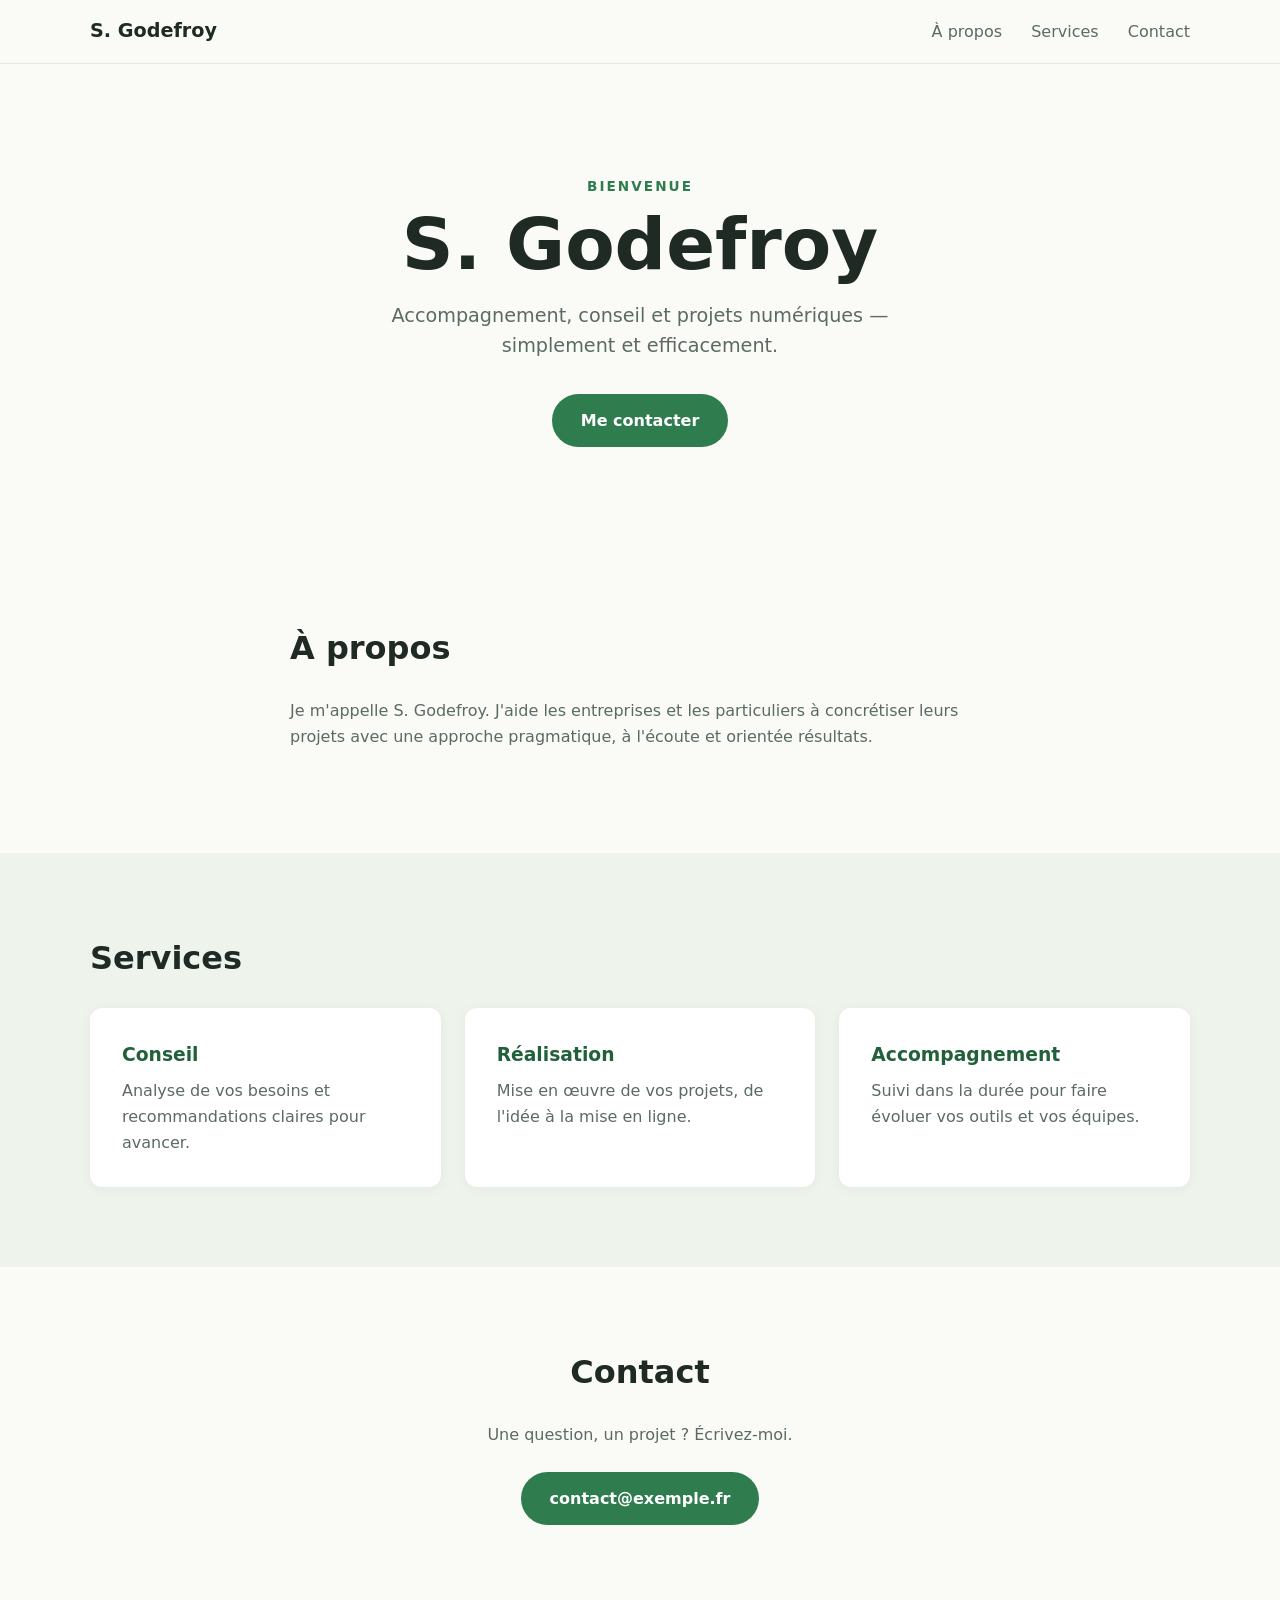
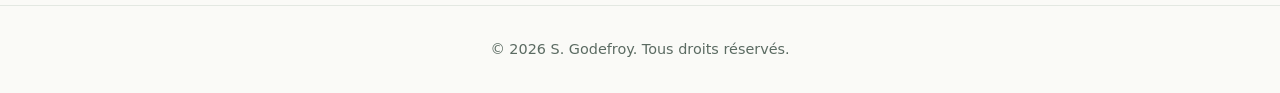
==== index.html @ 2aa83263 "Ajout du site vitrine de base Co-Authored-By: Claude Opus 5.5 <noreply@anthropic.com> Claude-Session" ====
<!DOCTYPE html>
<html lang="fr">
<head>
  <meta charset="UTF-8">
  <meta name="viewport" content="width=device-width, initial-scale=1.0">
  <title>S. Godefroy — Site vitrine</title>
  <meta name="description" content="Site vitrine de S. Godefroy : présentation, services et contact.">
  <link rel="stylesheet" href="style.css">
</head>
<body>
  <header class="site-header">
    <div class="container nav">
      <a href="#" class="logo">S. Godefroy</a>
      <nav>
        <a href="#apropos">À propos</a>
        <a href="#services">Services</a>
        <a href="#contact">Contact</a>
      </nav>
    </div>
  </header>

  <main>
    <section class="hero">
      <div class="container">
        <p class="eyebrow">Bienvenue</p>
        <h1>S. Godefroy</h1>
        <p class="lead">Accompagnement, conseil et projets numériques — simplement et efficacement.</p>
        <a href="#contact" class="btn">Me contacter</a>
      </div>
    </section>

    <section id="apropos" class="section">
      <div class="container narrow">
        <h2>À propos</h2>
        <p>Je m'appelle S. Godefroy. J'aide les entreprises et les particuliers à concrétiser leurs projets avec une approche pragmatique, à l'écoute et orientée résultats.</p>
      </div>
    </section>

    <section id="services" class="section alt">
      <div class="container">
        <h2>Services</h2>
        <div class="cards">
          <article class="card">
            <h3>Conseil</h3>
            <p>Analyse de vos besoins et recommandations claires pour avancer.</p>
          </article>
          <article class="card">
            <h3>Réalisation</h3>
            <p>Mise en œuvre de vos projets, de l'idée à la mise en ligne.</p>
          </article>
          <article class="card">
            <h3>Accompagnement</h3>
            <p>Suivi dans la durée pour faire évoluer vos outils et vos équipes.</p>
          </article>
        </div>
      </div>
    </section>

    <section id="contact" class="section">
      <div class="container narrow">
        <h2>Contact</h2>
        <p>Une question, un projet ? Écrivez-moi.</p>
        <a href="mailto:contact@exemple.fr" class="btn">contact@exemple.fr</a>
      </div>
    </section>
  </main>

  <footer class="site-footer">
    <div class="container">
      <p>© <span id="year"></span> S. Godefroy. Tous droits réservés.</p>
    </div>
  </footer>

  <script>document.getElementById('year').textContent = new Date().getFullYear();</script>
</body>
</html>
---- style.css ----
:root {
  --bg: #fafaf7;
  --bg-alt: #eef3ec;
  --text: #1f2a24;
  --muted: #5b6b62;
  --accent: #2f7d4f;
  --accent-dark: #22603b;
  --radius: 12px;
}

* { box-sizing: border-box; margin: 0; padding: 0; }

html { scroll-behavior: smooth; }

body {
  font-family: system-ui, -apple-system, "Segoe UI", Roboto, sans-serif;
  background: var(--bg);
  color: var(--text);
  line-height: 1.6;
}

.container { width: min(1100px, 90%); margin: 0 auto; }
.narrow { max-width: 700px; }

/* Header */
.site-header {
  position: sticky; top: 0; z-index: 10;
  background: rgba(250, 250, 247, 0.9);
  backdrop-filter: blur(8px);
  border-bottom: 1px solid #e3e8e2;
}
.nav { display: flex; justify-content: space-between; align-items: center; padding: 1rem 0; }
.logo { font-weight: 700; font-size: 1.2rem; color: var(--text); text-decoration: none; }
nav a { margin-left: 1.5rem; color: var(--muted); text-decoration: none; font-weight: 500; }
nav a:hover { color: var(--accent); }

/* Hero */
.hero { padding: 7rem 0 6rem; text-align: center; }
.eyebrow { text-transform: uppercase; letter-spacing: .15em; color: var(--accent); font-weight: 600; font-size: .85rem; }
.hero h1 { font-size: clamp(2.5rem, 7vw, 4.5rem); margin: .5rem 0 1rem; line-height: 1.1; }
.lead { font-size: 1.2rem; color: var(--muted); max-width: 600px; margin: 0 auto 2rem; }

/* Buttons */
.btn {
  display: inline-block; padding: .85rem 1.8rem;
  background: var(--accent); color: #fff; text-decoration: none;
  border-radius: 999px; font-weight: 600; transition: background .2s;
}
.btn:hover { background: var(--accent-dark); }

/* Sections */
.section { padding: 5rem 0; }
.section.alt { background: var(--bg-alt); }
.section h2 { font-size: 2rem; margin-bottom: 1.5rem; }
.section p { color: var(--muted); margin-bottom: 1.5rem; }
#contact { text-align: center; }

/* Cards */
.cards { display: grid; grid-template-columns: repeat(auto-fit, minmax(240px, 1fr)); gap: 1.5rem; }
.card { background: #fff; padding: 2rem; border-radius: var(--radius); box-shadow: 0 2px 12px rgba(0,0,0,.05); }
.card h3 { margin-bottom: .5rem; color: var(--accent-dark); }
.card p { margin: 0; }

/* Footer */
.site-footer { padding: 2rem 0; text-align: center; color: var(--muted); font-size: .9rem; border-top: 1px solid #e3e8e2; }

@media (max-width: 600px) {
  nav a { margin-left: 1rem; font-size: .9rem; }
  .hero { padding: 5rem 0 4rem; }
}
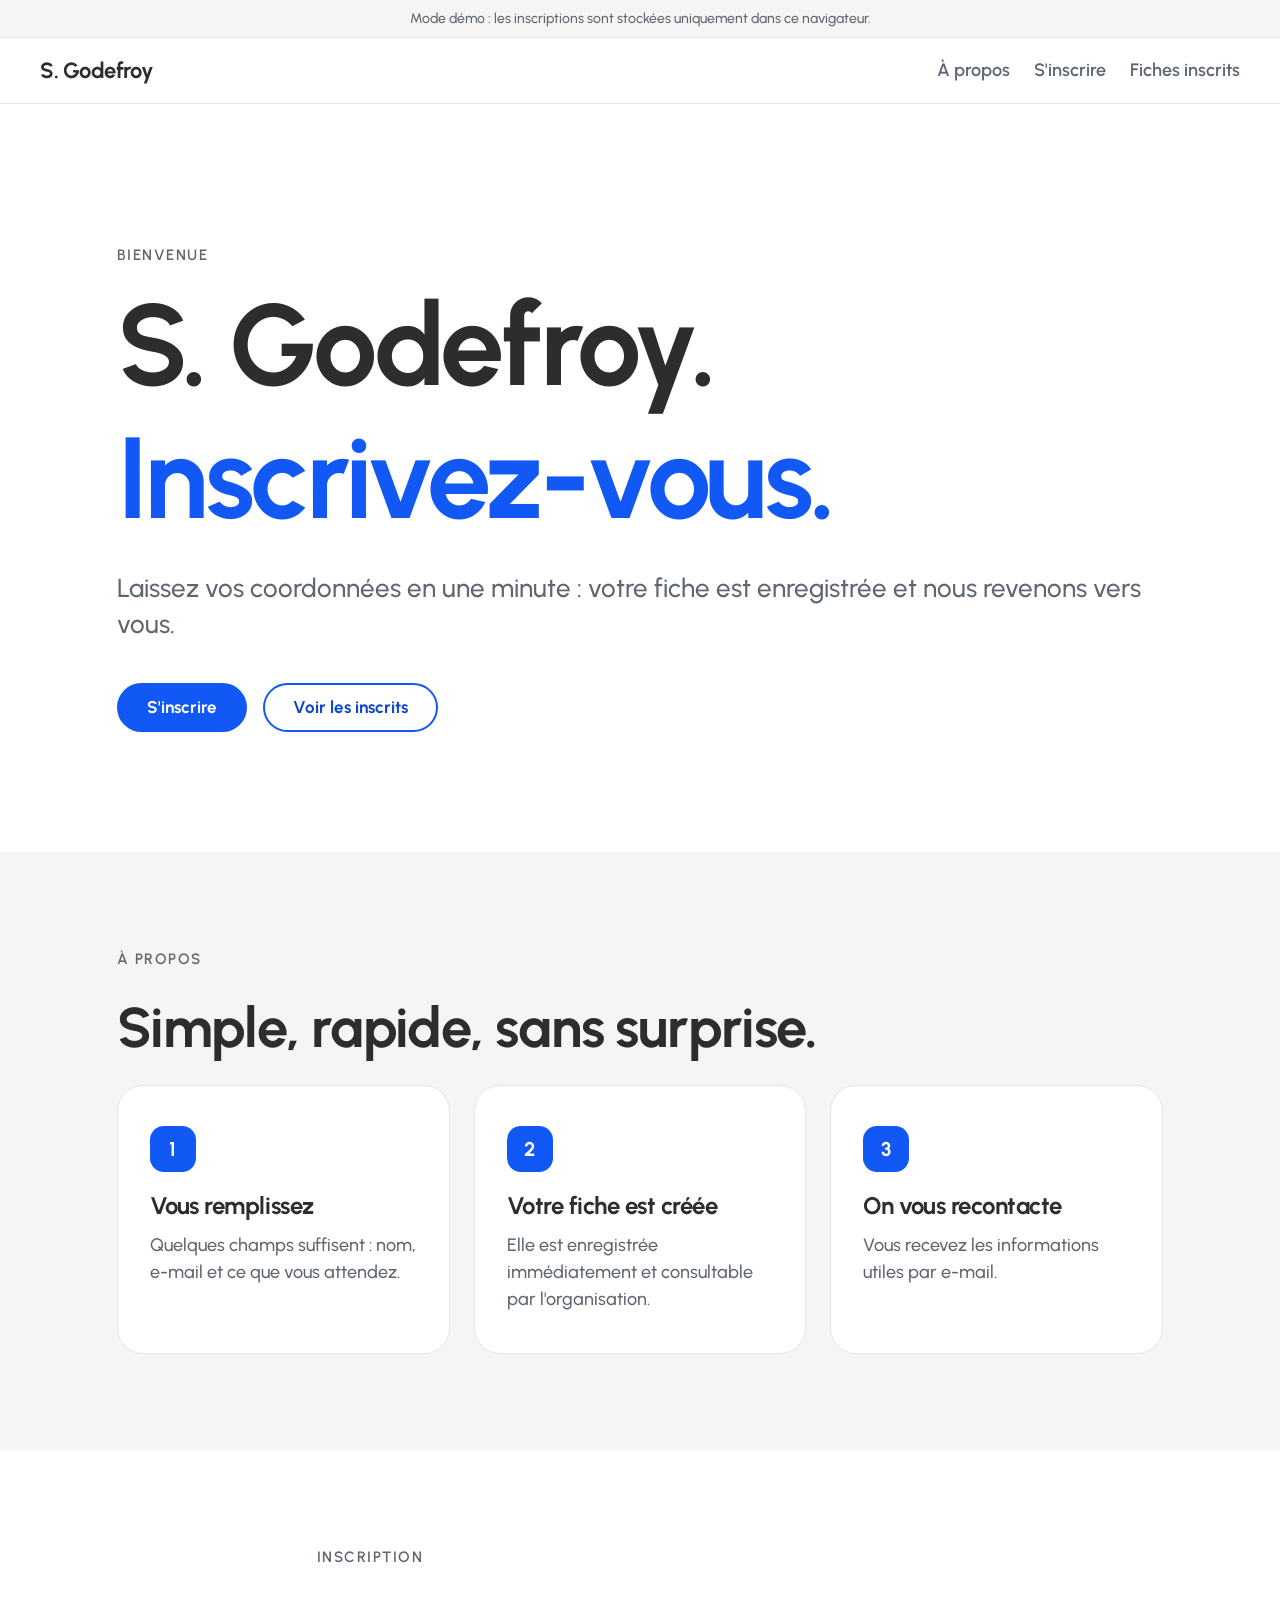
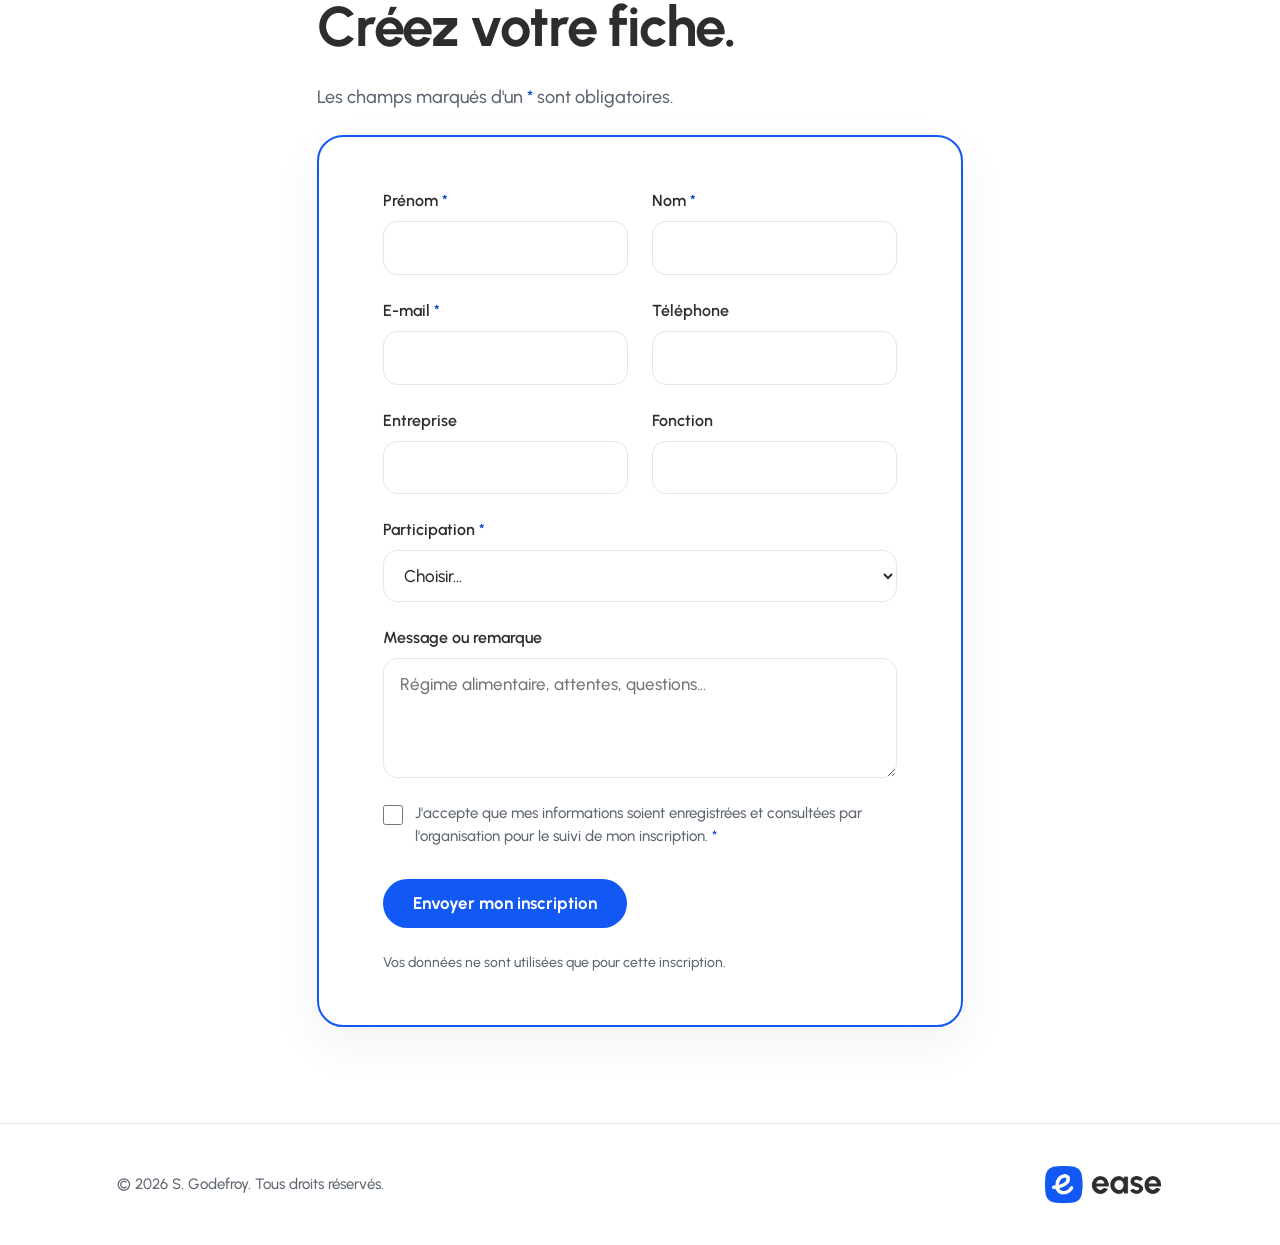
==== commit 8499030e: "Formulaire d'inscription, page des fiches et charte EASE Co-Authored-By: Claude Opus 5.5 <noreply@an" ====
--- a/index.html
+++ b/index.html
@@ -3,18 +3,22 @@
 <head>
   <meta charset="UTF-8">
   <meta name="viewport" content="width=device-width, initial-scale=1.0">
-  <title>S. Godefroy — Site vitrine</title>
-  <meta name="description" content="Site vitrine de S. Godefroy : présentation, services et contact.">
+  <title>S. Godefroy — Inscription</title>
+  <meta name="description" content="Site de S. Godefroy : présentation et formulaire d'inscription.">
+  <link rel="icon" type="image/png" href="assets/ease-symbole.png">
+  <link rel="preconnect" href="https://fonts.googleapis.com">
+  <link rel="preconnect" href="https://fonts.gstatic.com" crossorigin>
+  <link href="https://fonts.googleapis.com/css2?family=Urbanist:wght@500;600;700&display=swap" rel="stylesheet">
   <link rel="stylesheet" href="style.css">
 </head>
 <body>
   <header class="site-header">
     <div class="container nav">
-      <a href="#" class="logo">S. Godefroy</a>
-      <nav>
+      <a href="index.html" class="logo">S. Godefroy</a>
+      <nav class="nav-links">
         <a href="#apropos">À propos</a>
-        <a href="#services">Services</a>
-        <a href="#contact">Contact</a>
+        <a href="#inscription">S'inscrire</a>
+        <a href="fiches.html">Fiches inscrits</a>
       </nav>
     </div>
   </header>
@@ -22,55 +26,140 @@
   <main>
     <section class="hero">
       <div class="container">
-        <p class="eyebrow">Bienvenue</p>
-        <h1>S. Godefroy</h1>
-        <p class="lead">Accompagnement, conseil et projets numériques — simplement et efficacement.</p>
-        <a href="#contact" class="btn">Me contacter</a>
+        <p class="eyebrow reveal">Bienvenue</p>
+        <h1 class="reveal">S. Godefroy.<br><span class="accent">Inscrivez-vous.</span></h1>
+        <p class="lead reveal">Laissez vos coordonnées en une minute : votre fiche est enregistrée et nous revenons vers vous.</p>
+        <div class="actions reveal">
+          <a href="#inscription" class="btn btn-primary">S'inscrire</a>
+          <a href="fiches.html" class="btn btn-ghost">Voir les inscrits</a>
+        </div>
       </div>
     </section>
 
-    <section id="apropos" class="section">
-      <div class="container narrow">
-        <h2>À propos</h2>
-        <p>Je m'appelle S. Godefroy. J'aide les entreprises et les particuliers à concrétiser leurs projets avec une approche pragmatique, à l'écoute et orientée résultats.</p>
-      </div>
-    </section>
-
-    <section id="services" class="section alt">
+    <section id="apropos" class="section alt">
       <div class="container">
-        <h2>Services</h2>
+        <p class="eyebrow">À propos</p>
+        <h2 class="reveal">Simple, rapide, sans surprise.</h2>
         <div class="cards">
-          <article class="card">
-            <h3>Conseil</h3>
-            <p>Analyse de vos besoins et recommandations claires pour avancer.</p>
+          <article class="card reveal">
+            <span class="pastille">1</span>
+            <h3>Vous remplissez</h3>
+            <p>Quelques champs suffisent : nom, e-mail et ce que vous attendez.</p>
           </article>
-          <article class="card">
-            <h3>Réalisation</h3>
-            <p>Mise en œuvre de vos projets, de l'idée à la mise en ligne.</p>
+          <article class="card reveal">
+            <span class="pastille">2</span>
+            <h3>Votre fiche est créée</h3>
+            <p>Elle est enregistrée immédiatement et consultable par l'organisation.</p>
           </article>
-          <article class="card">
-            <h3>Accompagnement</h3>
-            <p>Suivi dans la durée pour faire évoluer vos outils et vos équipes.</p>
+          <article class="card reveal">
+            <span class="pastille">3</span>
+            <h3>On vous recontacte</h3>
+            <p>Vous recevez les informations utiles par e-mail.</p>
           </article>
         </div>
       </div>
     </section>
 
-    <section id="contact" class="section">
+    <section id="inscription" class="section">
       <div class="container narrow">
-        <h2>Contact</h2>
-        <p>Une question, un projet ? Écrivez-moi.</p>
-        <a href="mailto:contact@exemple.fr" class="btn">contact@exemple.fr</a>
+        <p class="eyebrow">Inscription</p>
+        <h2>Créez votre fiche.</h2>
+        <p>Les champs marqués d'un <span style="color:var(--color-primary-text)">*</span> sont obligatoires.</p>
+
+        <form id="form-inscription" class="form-card" novalidate>
+          <div class="form-grid">
+            <div class="field">
+              <label for="prenom">Prénom <span class="req">*</span></label>
+              <input id="prenom" name="prenom" required autocomplete="given-name" maxlength="80">
+            </div>
+            <div class="field">
+              <label for="nom">Nom <span class="req">*</span></label>
+              <input id="nom" name="nom" required autocomplete="family-name" maxlength="80">
+            </div>
+            <div class="field">
+              <label for="email">E-mail <span class="req">*</span></label>
+              <input id="email" name="email" type="email" required autocomplete="email" maxlength="160">
+            </div>
+            <div class="field">
+              <label for="telephone">Téléphone</label>
+              <input id="telephone" name="telephone" type="tel" autocomplete="tel" maxlength="30">
+            </div>
+            <div class="field">
+              <label for="entreprise">Entreprise</label>
+              <input id="entreprise" name="entreprise" autocomplete="organization" maxlength="120">
+            </div>
+            <div class="field">
+              <label for="fonction">Fonction</label>
+              <input id="fonction" name="fonction" autocomplete="organization-title" maxlength="120">
+            </div>
+            <div class="field full">
+              <label for="participation">Participation <span class="req">*</span></label>
+              <select id="participation" name="participation" required>
+                <option value="">Choisir…</option>
+                <option>Présent toute la journée</option>
+                <option>Présent le matin</option>
+                <option>Présent l'après-midi</option>
+                <option>Je souhaite être informé</option>
+              </select>
+            </div>
+            <div class="field full">
+              <label for="message">Message ou remarque</label>
+              <textarea id="message" name="message" maxlength="1000" placeholder="Régime alimentaire, attentes, questions…"></textarea>
+            </div>
+            <div class="field full checkbox">
+              <input id="consentement" name="consentement" type="checkbox" required>
+              <label for="consentement">J'accepte que mes informations soient enregistrées et consultées par l'organisation pour le suivi de mon inscription. <span class="req">*</span></label>
+            </div>
+          </div>
+
+          <div class="form-footer">
+            <button type="submit" class="btn btn-primary" id="submit-btn">Envoyer mon inscription</button>
+            <p class="form-note">Vos données ne sont utilisées que pour cette inscription.</p>
+          </div>
+          <div id="form-message" class="message" role="status" aria-live="polite"></div>
+        </form>
       </div>
     </section>
   </main>
 
   <footer class="site-footer">
-    <div class="container">
+    <div class="container footer-inner">
       <p>© <span id="year"></span> S. Godefroy. Tous droits réservés.</p>
+      <img src="assets/ease-signature.png" alt="ease" class="footer-logo">
     </div>
   </footer>
 
-  <script>document.getElementById('year').textContent = new Date().getFullYear();</script>
+  <script src="config.js"></script>
+  <script src="storage.js"></script>
+  <script>
+    const form = document.getElementById('form-inscription');
+    const msg = document.getElementById('form-message');
+    const btn = document.getElementById('submit-btn');
+
+    function show(type, text) { msg.className = 'message ' + type; msg.textContent = text; }
+
+    form.addEventListener('submit', async (e) => {
+      e.preventDefault();
+      if (!form.checkValidity()) {
+        form.reportValidity();
+        show('error', 'Merci de compléter les champs obligatoires.');
+        return;
+      }
+      const data = Object.fromEntries(new FormData(form).entries());
+      Object.keys(data).forEach(k => { if (typeof data[k] === 'string') data[k] = data[k].trim(); });
+      data.consentement = form.consentement.checked;
+
+      btn.disabled = true; btn.textContent = 'Envoi…';
+      try {
+        await Inscriptions.add(data);
+        form.reset();
+        show('ok', `Merci ${data.prenom}, votre inscription est enregistrée.`);
+      } catch (err) {
+        show('error', err.message || 'Une erreur est survenue, réessayez.');
+      } finally {
+        btn.disabled = false; btn.textContent = 'Envoyer mon inscription';
+      }
+    });
+  </script>
 </body>
 </html>
--- a/style.css
+++ b/style.css
@@ -1,70 +1,204 @@
+/* Charte EASE — Design System v1.0
+   Urbanist, une seule primaire (#1158F5), aucun dégradé, une seule ombre. */
 :root {
-  --bg: #fafaf7;
-  --bg-alt: #eef3ec;
-  --text: #1f2a24;
-  --muted: #5b6b62;
-  --accent: #2f7d4f;
-  --accent-dark: #22603b;
-  --radius: 12px;
+  --color-primary: #1158F5;
+  --color-primary-text: #0E48C9;
+  --color-primary-dark: #0B3CA6;
+  --color-ink: #2D2D2E;
+  --color-gray-text: #5E6670;
+  --color-gray-bg: #F5F5F5;
+  --color-border: #E2E7ED;
+  --color-alert: #E14B3A;
+  --color-white: #FFFFFF;
+
+  --font-family: 'Urbanist', -apple-system, BlinkMacSystemFont, sans-serif;
+  --radius-card: 26px;
+  --radius-block: 18px;
+  --radius-principle: 14px;
+  --radius-pill: 999px;
+  --shadow-card: 0 18px 50px rgba(31, 31, 31, 0.06);
+
+  --timing-entry: cubic-bezier(0.33, 1, 0.68, 1);
+  --timing-micro: cubic-bezier(0.4, 0, 0.2, 1);
 }
 
 * { box-sizing: border-box; margin: 0; padding: 0; }
-
 html { scroll-behavior: smooth; }
 
 body {
-  font-family: system-ui, -apple-system, "Segoe UI", Roboto, sans-serif;
-  background: var(--bg);
-  color: var(--text);
-  line-height: 1.6;
-}
-
-.container { width: min(1100px, 90%); margin: 0 auto; }
-.narrow { max-width: 700px; }
-
-/* Header */
+  font-family: var(--font-family);
+  font-weight: 500;
+  background: var(--color-white);
+  color: var(--color-ink);
+  line-height: 1.5;
+  font-size: 18px;
+}
+
+.container { width: 100%; max-width: 1200px; margin: 0 auto; padding: 0 clamp(16px, 6vw, 120px); }
+.narrow { max-width: 800px; }
+
+h1, h2, h3 { font-weight: 700; color: var(--color-ink); }
+p { max-width: 66ch; }
+
+/* Eyebrow + label : seules majuscules autorisées, toujours en gris */
+.eyebrow {
+  text-transform: uppercase; letter-spacing: 0.10em; font-weight: 600;
+  color: var(--color-gray-text); font-size: 15px; margin-bottom: 12px;
+}
+.label {
+  text-transform: uppercase; letter-spacing: 0.16em; font-weight: 700;
+  color: var(--color-gray-text); font-size: 13px;
+}
+
+/* En-tête */
 .site-header {
   position: sticky; top: 0; z-index: 10;
-  background: rgba(250, 250, 247, 0.9);
-  backdrop-filter: blur(8px);
-  border-bottom: 1px solid #e3e8e2;
-}
-.nav { display: flex; justify-content: space-between; align-items: center; padding: 1rem 0; }
-.logo { font-weight: 700; font-size: 1.2rem; color: var(--text); text-decoration: none; }
-nav a { margin-left: 1.5rem; color: var(--muted); text-decoration: none; font-weight: 500; }
-nav a:hover { color: var(--accent); }
+  background: var(--color-white);
+  border-bottom: 1px solid var(--color-border);
+}
+.nav { display: flex; justify-content: space-between; align-items: center; padding: 16px 0; gap: 16px; }
+.logo { font-weight: 700; font-size: 22px; letter-spacing: -0.02em; color: var(--color-ink); text-decoration: none; }
+.nav-links { display: flex; gap: 24px; align-items: center; flex-wrap: wrap; }
+.nav-links a { color: var(--color-gray-text); text-decoration: none; font-weight: 600; transition: color .2s var(--timing-micro); }
+.nav-links a:hover, .nav-links a[aria-current="page"] { color: var(--color-primary-text); }
 
 /* Hero */
-.hero { padding: 7rem 0 6rem; text-align: center; }
-.eyebrow { text-transform: uppercase; letter-spacing: .15em; color: var(--accent); font-weight: 600; font-size: .85rem; }
-.hero h1 { font-size: clamp(2.5rem, 7vw, 4.5rem); margin: .5rem 0 1rem; line-height: 1.1; }
-.lead { font-size: 1.2rem; color: var(--muted); max-width: 600px; margin: 0 auto 2rem; }
-
-/* Buttons */
+.hero { padding: clamp(64px, 12vw, 140px) 0 clamp(56px, 10vw, 120px); }
+.hero h1 {
+  font-size: clamp(44px, 9vw, 116px);
+  line-height: 1.16; letter-spacing: -0.03em; margin-bottom: 24px;
+}
+.hero h1 .accent { color: var(--color-primary); }
+.lead { font-size: clamp(20px, 2.4vw, 26px); color: var(--color-gray-text); margin-bottom: 40px; line-height: 1.4; }
+.actions { display: flex; gap: 16px; flex-wrap: wrap; }
+
+/* Boutons */
 .btn {
-  display: inline-block; padding: .85rem 1.8rem;
-  background: var(--accent); color: #fff; text-decoration: none;
-  border-radius: 999px; font-weight: 600; transition: background .2s;
-}
-.btn:hover { background: var(--accent-dark); }
+  display: inline-flex; align-items: center; justify-content: center;
+  padding: 14px 28px; border-radius: var(--radius-pill);
+  font: 700 17px/1 var(--font-family); text-decoration: none; cursor: pointer;
+  border: 2px solid transparent;
+  transition: background .2s var(--timing-micro), transform .2s var(--timing-micro);
+}
+.btn:hover { transform: translateY(-2px); }
+.btn-primary { background: var(--color-primary); color: var(--color-white); }
+.btn-primary:hover { background: var(--color-primary-dark); }
+.btn-secondary { background: var(--color-gray-bg); color: var(--color-ink); border-color: var(--color-border); }
+.btn-ghost { background: transparent; color: var(--color-primary-text); border-color: var(--color-primary); }
+.btn:disabled { opacity: .6; cursor: wait; transform: none; }
 
 /* Sections */
-.section { padding: 5rem 0; }
-.section.alt { background: var(--bg-alt); }
-.section h2 { font-size: 2rem; margin-bottom: 1.5rem; }
-.section p { color: var(--muted); margin-bottom: 1.5rem; }
-#contact { text-align: center; }
-
-/* Cards */
-.cards { display: grid; grid-template-columns: repeat(auto-fit, minmax(240px, 1fr)); gap: 1.5rem; }
-.card { background: #fff; padding: 2rem; border-radius: var(--radius); box-shadow: 0 2px 12px rgba(0,0,0,.05); }
-.card h3 { margin-bottom: .5rem; color: var(--accent-dark); }
+.section { padding: clamp(56px, 9vw, 96px) 0; scroll-margin-top: 72px; }
+.section.alt { background: var(--color-gray-bg); }
+.section h2 {
+  font-size: clamp(32px, 5vw, 56px); line-height: 1.2; letter-spacing: -0.02em; margin-bottom: 24px;
+}
+.section p { color: var(--color-gray-text); margin-bottom: 24px; }
+
+/* Cartes */
+.cards { display: grid; grid-template-columns: repeat(auto-fit, minmax(260px, 1fr)); gap: 24px; }
+.card {
+  background: var(--color-white); border: 1px solid var(--color-border);
+  border-radius: var(--radius-card); padding: 40px 32px;
+}
+.card h3 { font-size: 24px; letter-spacing: -0.02em; margin: 16px 0 8px; }
 .card p { margin: 0; }
-
-/* Footer */
-.site-footer { padding: 2rem 0; text-align: center; color: var(--muted); font-size: .9rem; border-top: 1px solid #e3e8e2; }
-
-@media (max-width: 600px) {
-  nav a { margin-left: 1rem; font-size: .9rem; }
-  .hero { padding: 5rem 0 4rem; }
-}
+.pastille {
+  display: inline-flex; align-items: center; justify-content: center;
+  width: 46px; height: 46px; border-radius: var(--radius-principle);
+  background: var(--color-primary); color: var(--color-white); font-weight: 700; font-size: 20px;
+}
+
+/* Formulaire */
+.form-card {
+  background: var(--color-white); border: 2px solid var(--color-primary);
+  border-radius: var(--radius-card); padding: clamp(28px, 5vw, 52px) clamp(24px, 5vw, 64px);
+  box-shadow: var(--shadow-card);
+}
+.form-grid { display: grid; grid-template-columns: 1fr 1fr; gap: 24px; }
+.field { display: flex; flex-direction: column; gap: 8px; }
+.field.full { grid-column: 1 / -1; }
+.field label { font-weight: 600; font-size: 16px; color: var(--color-ink); }
+.field .req { color: var(--color-primary-text); }
+.field input, .field select, .field textarea {
+  font: 500 17px/1.4 var(--font-family); color: var(--color-ink);
+  padding: 14px 16px; border: 1px solid var(--color-border); border-radius: 14px;
+  background: var(--color-white); transition: border-color .2s var(--timing-micro);
+}
+.field textarea { min-height: 120px; resize: vertical; }
+.field input:focus, .field select:focus, .field textarea:focus {
+  outline: none; border-color: var(--color-primary); box-shadow: 0 0 0 3px rgba(17, 88, 245, .15);
+}
+.field input:user-invalid, .field select:user-invalid { border-color: var(--color-alert); }
+.checkbox { flex-direction: row; align-items: flex-start; gap: 12px; }
+.checkbox input { width: 20px; height: 20px; margin-top: 3px; accent-color: var(--color-primary); flex-shrink: 0; }
+.checkbox label { font-weight: 500; color: var(--color-gray-text); font-size: 15px; }
+.form-footer { display: flex; align-items: center; gap: 24px; margin-top: 32px; flex-wrap: wrap; }
+.form-note { font-size: 14px; color: var(--color-gray-text); margin: 0 !important; }
+
+.message {
+  margin-top: 24px; padding: 16px 20px; border-radius: 14px; font-weight: 600; display: none;
+}
+.message.ok { display: block; background: var(--color-gray-bg); color: var(--color-primary-text); border: 1px solid var(--color-border); }
+.message.error { display: block; background: rgba(225, 75, 58, .1); color: var(--color-ink); border: 1px solid var(--color-alert); }
+
+/* Bandeau mode démo */
+.demo-banner {
+  background: var(--color-gray-bg); border-bottom: 1px solid var(--color-border);
+  color: var(--color-gray-text); font-size: 14px; text-align: center; padding: 8px 16px;
+}
+
+/* Page fiches */
+.toolbar { display: flex; gap: 16px; align-items: center; flex-wrap: wrap; margin-bottom: 32px; }
+.toolbar input {
+  flex: 1; min-width: 220px; font: 500 17px var(--font-family); padding: 14px 20px;
+  border: 1px solid var(--color-border); border-radius: var(--radius-pill); color: var(--color-ink);
+}
+.toolbar input:focus { outline: none; border-color: var(--color-primary); }
+.count { font-weight: 700; color: var(--color-primary); font-size: 20px; }
+
+.fiches { display: grid; grid-template-columns: repeat(auto-fill, minmax(320px, 1fr)); gap: 24px; }
+.fiche {
+  background: var(--color-white); border: 1px solid var(--color-border);
+  border-radius: var(--radius-card); padding: 32px;
+  display: flex; flex-direction: column; gap: 16px;
+}
+.fiche-head { display: flex; gap: 16px; align-items: center; }
+.avatar {
+  width: 52px; height: 52px; border-radius: var(--radius-principle);
+  background: var(--color-primary); color: var(--color-white);
+  display: flex; align-items: center; justify-content: center; font-weight: 700; font-size: 20px; flex-shrink: 0;
+}
+.fiche h3 { font-size: 22px; letter-spacing: -0.02em; line-height: 1.2; }
+.fiche .org { color: var(--color-gray-text); font-size: 15px; }
+.fiche dl { display: grid; grid-template-columns: auto 1fr; gap: 6px 16px; font-size: 15px; }
+.fiche dt { color: var(--color-gray-text); }
+.fiche dd { overflow-wrap: anywhere; }
+.fiche dd a { color: var(--color-primary-text); }
+.fiche .note { background: var(--color-gray-bg); border-radius: 14px; padding: 14px 16px; font-size: 15px; color: var(--color-ink); }
+.tag {
+  align-self: flex-start; border: 2px solid var(--color-primary-text); color: var(--color-primary-text);
+  border-radius: var(--radius-pill); padding: 4px 14px; font-weight: 700; font-size: 13px;
+}
+.fiche-date { font-size: 13px; color: var(--color-gray-text); margin-top: auto; }
+.empty { text-align: center; padding: 64px 24px; border: 1px dashed var(--color-border); border-radius: var(--radius-card); color: var(--color-gray-text); }
+
+/* Pied de page */
+.site-footer { padding: 40px 0; border-top: 1px solid var(--color-border); }
+.footer-inner { display: flex; justify-content: space-between; align-items: center; gap: 24px; flex-wrap: wrap; }
+.footer-inner p { color: var(--color-gray-text); font-size: 15px; margin: 0; }
+.footer-logo { width: 120px; height: auto; display: block; }
+
+/* Animation d'entrée EASE */
+.reveal { opacity: 0; transform: translateY(20px); transition: opacity .55s var(--timing-entry), transform .55s var(--timing-entry); }
+.reveal.visible { opacity: 1; transform: none; }
+@media (prefers-reduced-motion: reduce) {
+  * { transition: none !important; scroll-behavior: auto !important; }
+  .reveal { opacity: 1; transform: none; }
+}
+
+@media (max-width: 700px) {
+  .form-grid { grid-template-columns: 1fr; }
+  .nav { flex-direction: column; align-items: flex-start; }
+  .fiches { grid-template-columns: 1fr; }
+}
